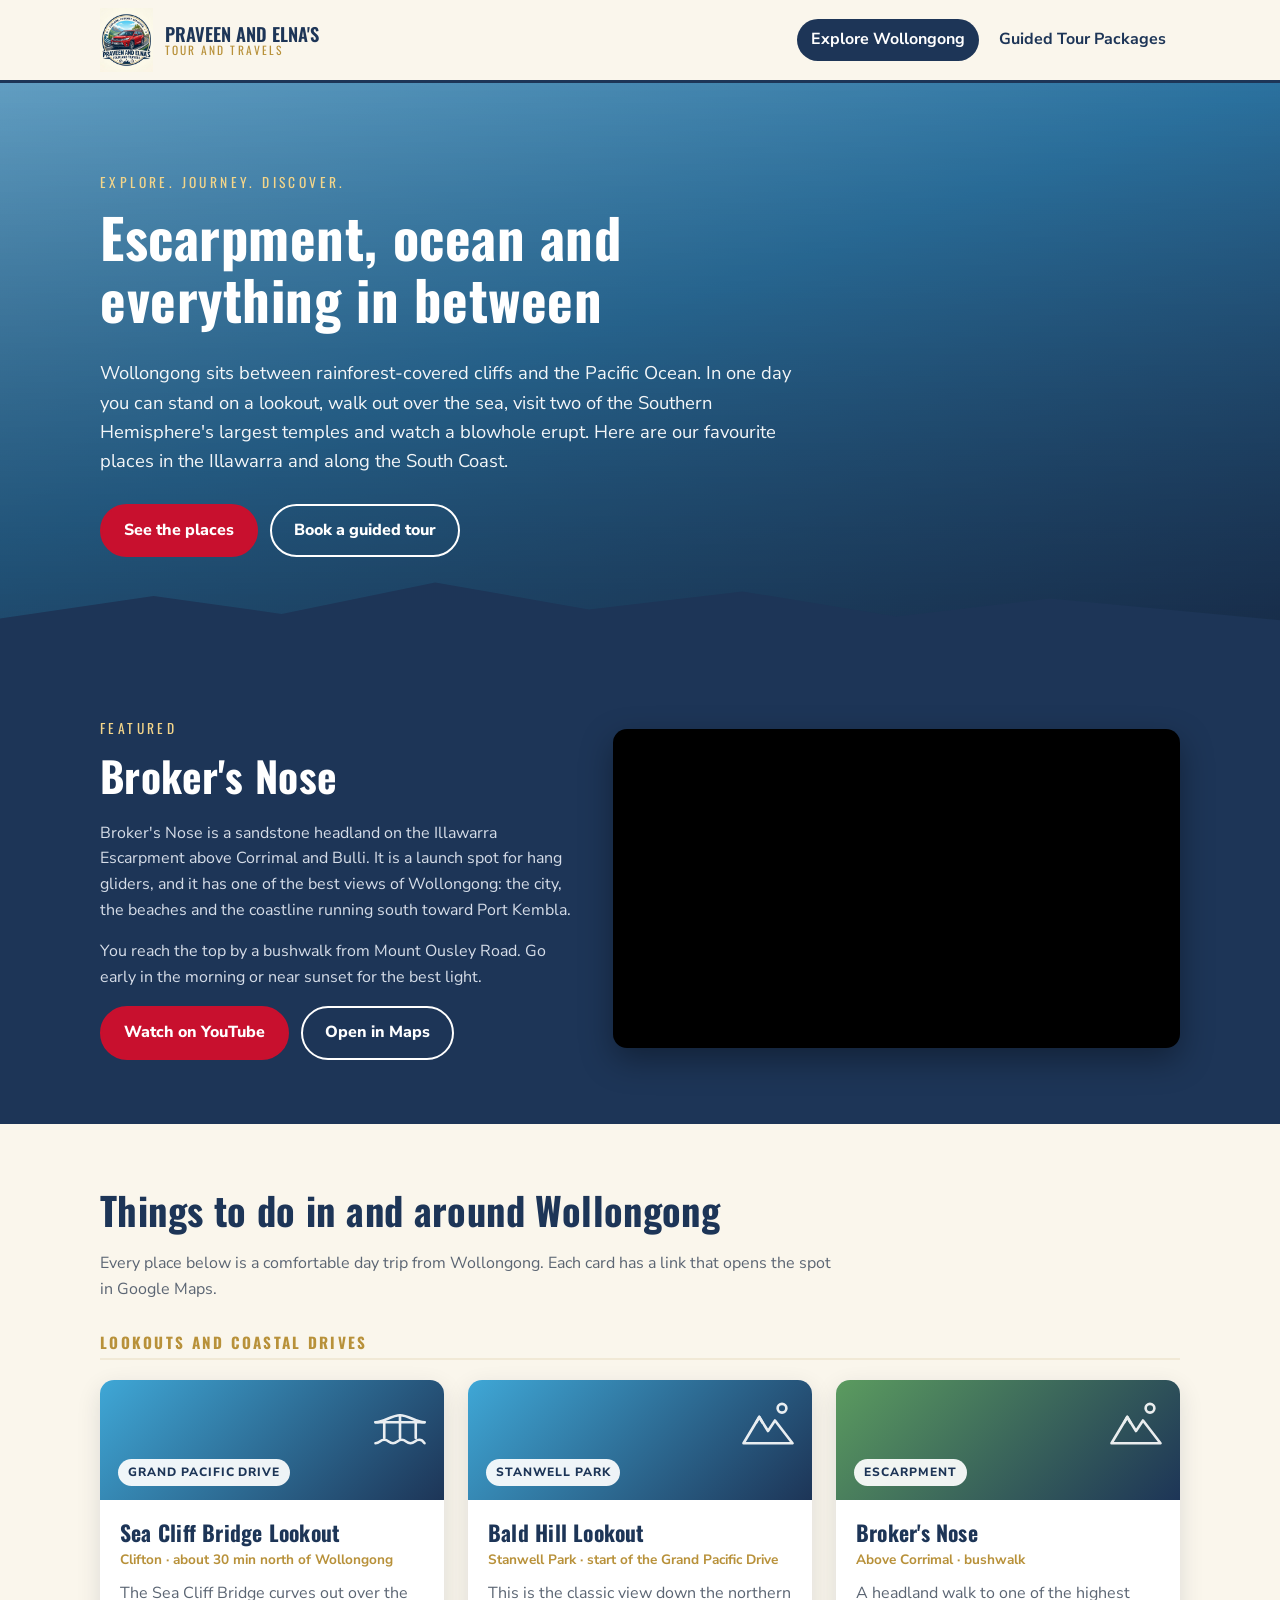
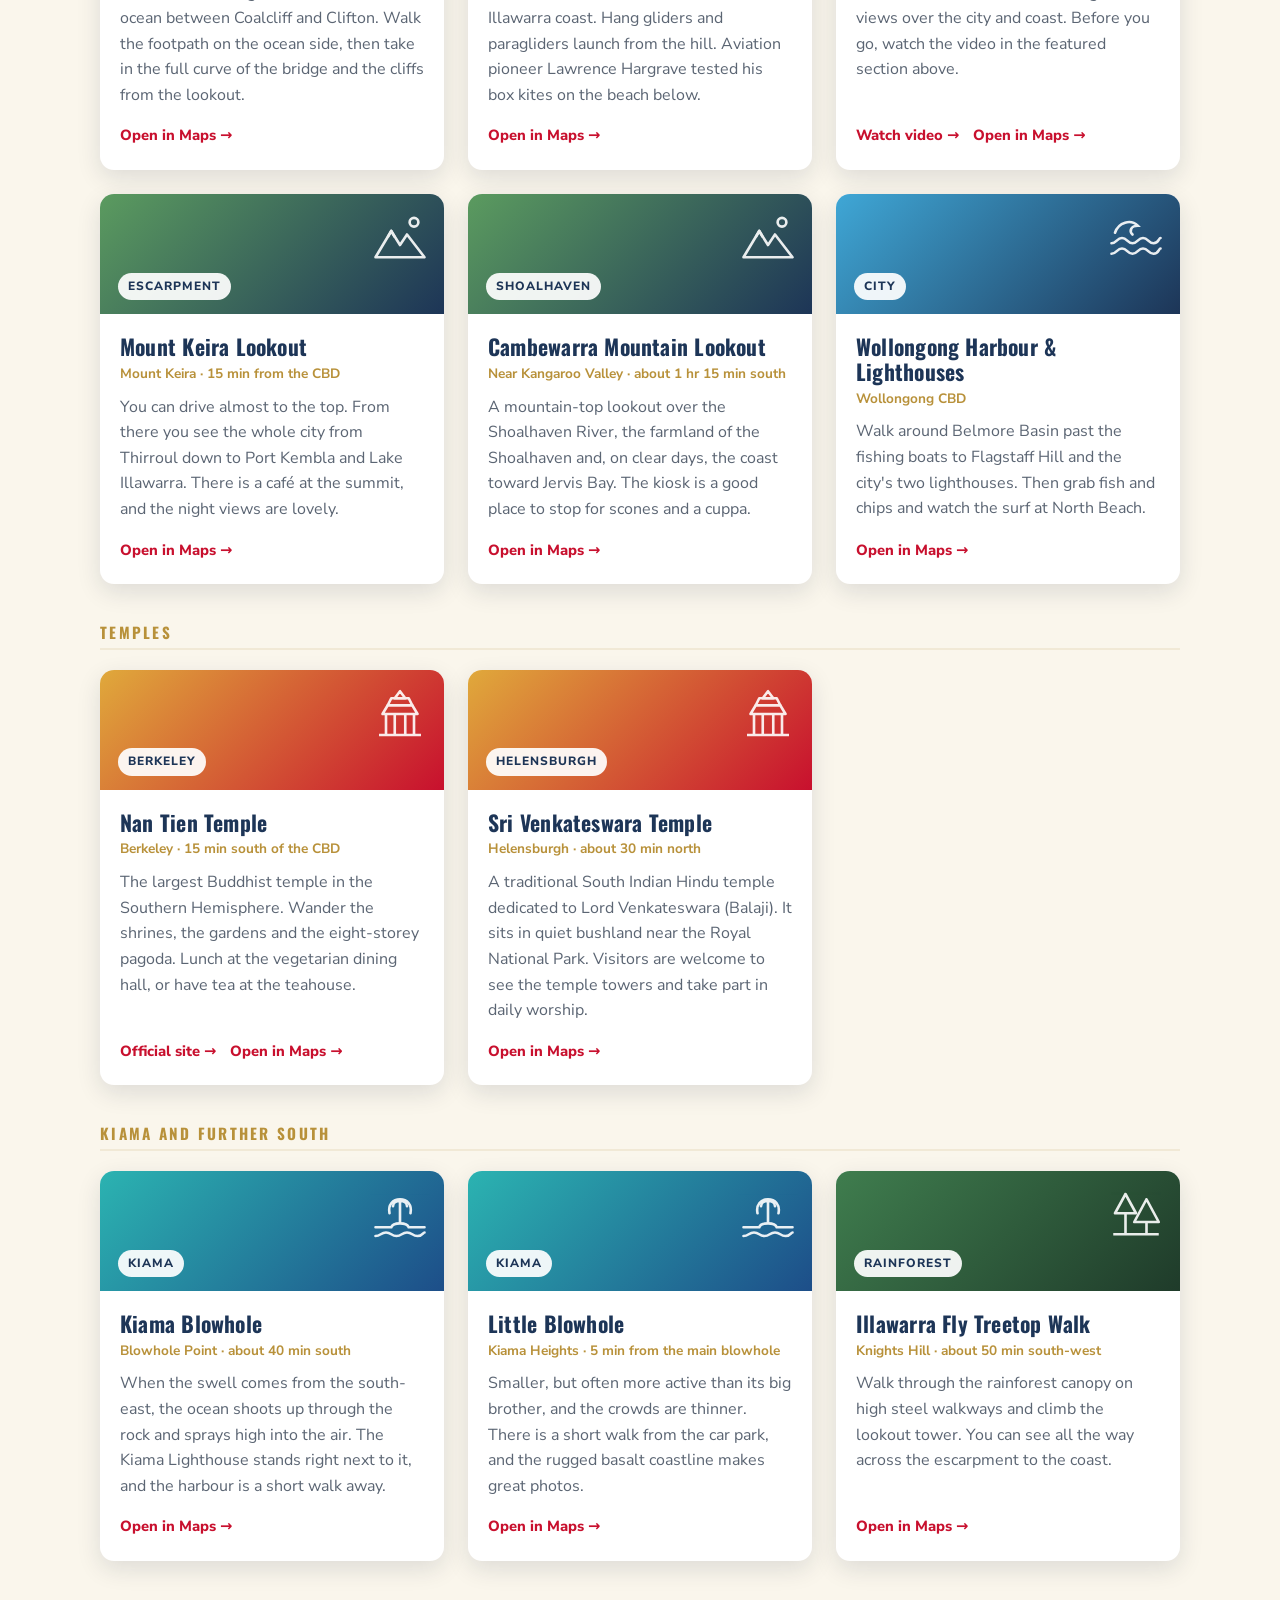
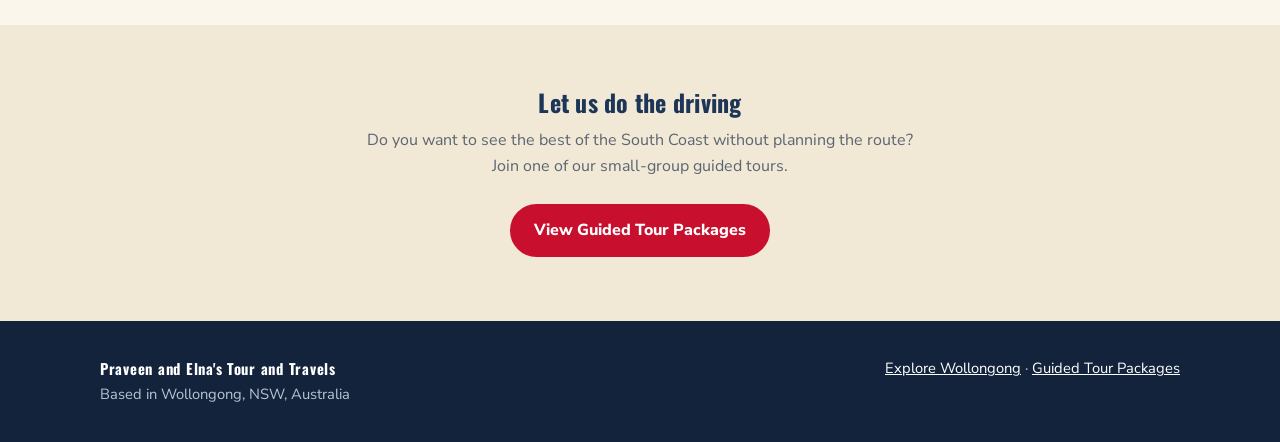
==== index.html @ 8de6abbd "Add Praveen and Elna's Tour and Travels website Homepage with things to do around Wollongong and the" ====
<!doctype html>
<html lang="en">
<head>
  <meta charset="utf-8">
  <meta name="viewport" content="width=device-width, initial-scale=1">
  <title>Praveen and Elna's Tour and Travels | Things to do in Wollongong</title>
  <meta name="description" content="Explore Wollongong and the NSW South Coast with Praveen and Elna's Tour and Travels: lookouts, temples, blowholes and coastal drives.">
  <link rel="icon" href="assets/logo-badge.png">
  <link rel="preconnect" href="https://fonts.googleapis.com">
  <link rel="preconnect" href="https://fonts.gstatic.com" crossorigin>
  <link href="https://fonts.googleapis.com/css2?family=Nunito+Sans:wght@400;700;800&family=Oswald:wght@400;600&display=swap" rel="stylesheet">
  <link rel="stylesheet" href="styles.css">
</head>
<body>

  <!-- Icon sprite -->
  <svg width="0" height="0" style="position:absolute" aria-hidden="true">
    <symbol id="i-wave" viewBox="0 0 64 64" fill="none" stroke="#fff" stroke-width="3" stroke-linecap="round">
      <path d="M4 38c6 0 6-6 12-6s6 6 12 6 6-6 12-6 6 6 12 6 6-6 8-6"/>
      <path d="M4 50c6 0 6-6 12-6s6 6 12 6 6-6 12-6 6 6 12 6 6-6 8-6"/>
      <path d="M8 26c4-12 18-16 26-8-8 0-10 6-6 10"/>
    </symbol>
    <symbol id="i-temple" viewBox="0 0 64 64" fill="none" stroke="#fff" stroke-width="3" stroke-linejoin="round">
      <path d="M32 6l-6 8h12z"/>
      <path d="M18 22h28l-4-8H22z"/>
      <path d="M12 32h40l-6-10H18z"/>
      <path d="M16 32v24M48 32v24M26 32v24M38 32v24M8 56h48"/>
    </symbol>
    <symbol id="i-mountain" viewBox="0 0 64 64" fill="none" stroke="#fff" stroke-width="3" stroke-linejoin="round">
      <path d="M4 54l18-30 10 16 8-12 20 26z"/>
      <path d="M18 31l4-7 4 7"/>
      <circle cx="48" cy="14" r="5"/>
    </symbol>
    <symbol id="i-bridge" viewBox="0 0 64 64" fill="none" stroke="#fff" stroke-width="3" stroke-linecap="round">
      <path d="M4 30c10 0 18-8 28-8s18 8 28 8"/>
      <path d="M4 30h56M14 30v18M32 22v26M50 30v18"/>
      <path d="M4 54c5 0 5-4 10-4s5 4 10 4 5-4 10-4 5 4 10 4 5-4 10-4 5 4 6 4"/>
    </symbol>
    <symbol id="i-blow" viewBox="0 0 64 64" fill="none" stroke="#fff" stroke-width="3" stroke-linecap="round">
      <path d="M32 40V14M24 22c0-8 16-8 16 0M20 30c-2-10 4-16 12-16s14 6 12 16"/>
      <path d="M4 46h18c2-6 18-6 20 0h18"/>
      <path d="M4 56c6 0 6-4 12-4s6 4 12 4 6-4 12-4 6 4 12 4 6-4 8-4"/>
    </symbol>
    <symbol id="i-tree" viewBox="0 0 64 64" fill="none" stroke="#fff" stroke-width="3" stroke-linejoin="round">
      <path d="M20 8l-12 22h24z"/><path d="M20 30v24"/>
      <path d="M44 14l-14 26h28z"/><path d="M44 40v14"/>
      <path d="M6 54h52"/>
    </symbol>
  </svg>

  <header class="site-header">
    <div class="container">
      <a class="brand" href="index.html">
        <img src="assets/logo-badge.png" alt="Praveen and Elna's Tour and Travels logo">
        <span class="brand-name">Praveen and Elna's<small>Tour and Travels</small></span>
      </a>
      <nav class="nav" aria-label="Main">
        <a href="index.html" aria-current="page">Explore Wollongong</a>
        <a href="tours.html">Guided Tour Packages</a>
      </nav>
    </div>
  </header>

  <main>
    <section class="hero">
      <div class="container">
        <span class="eyebrow">Explore. Journey. Discover.</span>
        <h1>Escarpment, ocean and everything in between</h1>
        <p>Wollongong sits between rainforest-covered cliffs and the Pacific Ocean. In one day you can stand on a lookout, walk out over the sea, visit two of the Southern Hemisphere's largest temples and watch a blowhole erupt. Here are our favourite places in the Illawarra and along the South Coast.</p>
        <div class="btn-row">
          <a class="btn" href="#places">See the places</a>
          <a class="btn btn-outline" href="tours.html">Book a guided tour</a>
        </div>
      </div>
    </section>

    <section class="feature" id="brokers-nose">
      <div class="container feature-grid">
        <div>
          <span class="eyebrow">Featured</span>
          <h2>Broker's Nose</h2>
          <p>Broker's Nose is a sandstone headland on the Illawarra Escarpment above Corrimal and Bulli. It is a launch spot for hang gliders, and it has one of the best views of Wollongong: the city, the beaches and the coastline running south toward Port Kembla.</p>
          <p>You reach the top by a bushwalk from Mount Ousley Road. Go early in the morning or near sunset for the best light.</p>
          <div class="btn-row">
            <a class="btn" href="https://youtu.be/9htoXTUgsHY?si=XMVBREc-aG31M1ik" target="_blank" rel="noopener">Watch on YouTube</a>
            <a class="btn btn-outline" style="color:#fff;border-color:#fff" href="https://www.google.com/maps/search/?api=1&query=Brokers+Nose+Lookout+NSW" target="_blank" rel="noopener">Open in Maps</a>
          </div>
        </div>
        <div class="video-wrap">
          <iframe src="https://www.youtube-nocookie.com/embed/9htoXTUgsHY" title="Broker's Nose, Wollongong" loading="lazy" allow="accelerometer; encrypted-media; gyroscope; picture-in-picture" allowfullscreen></iframe>
        </div>
      </div>
    </section>

    <section id="places">
      <div class="container">
        <div class="section-head">
          <h2>Things to do in and around Wollongong</h2>
          <p>Every place below is a comfortable day trip from Wollongong. Each card has a link that opens the spot in Google Maps.</p>
        </div>

        <h3 class="region-label">Lookouts and coastal drives</h3>
        <div class="grid">
          <article class="card">
            <div class="card-banner banner-coast">
              <svg><use href="#i-bridge"/></svg>
              <span class="tag">Grand Pacific Drive</span>
            </div>
            <div class="card-body">
              <h3>Sea Cliff Bridge Lookout</h3>
              <div class="card-meta">Clifton · about 30 min north of Wollongong</div>
              <p>The Sea Cliff Bridge curves out over the ocean between Coalcliff and Clifton. Walk the footpath on the ocean side, then take in the full curve of the bridge and the cliffs from the lookout.</p>
              <div class="card-links">
                <a href="https://www.google.com/maps/search/?api=1&query=Sea+Cliff+Bridge+Lookout+Clifton+NSW" target="_blank" rel="noopener">Open in Maps →</a>
              </div>
            </div>
          </article>

          <article class="card">
            <div class="card-banner banner-coast">
              <svg><use href="#i-mountain"/></svg>
              <span class="tag">Stanwell Park</span>
            </div>
            <div class="card-body">
              <h3>Bald Hill Lookout</h3>
              <div class="card-meta">Stanwell Park · start of the Grand Pacific Drive</div>
              <p>This is the classic view down the northern Illawarra coast. Hang gliders and paragliders launch from the hill. Aviation pioneer Lawrence Hargrave tested his box kites on the beach below.</p>
              <div class="card-links">
                <a href="https://www.google.com/maps/search/?api=1&query=Bald+Hill+Lookout+Stanwell+Park" target="_blank" rel="noopener">Open in Maps →</a>
              </div>
            </div>
          </article>

          <article class="card">
            <div class="card-banner banner-mountain">
              <svg><use href="#i-mountain"/></svg>
              <span class="tag">Escarpment</span>
            </div>
            <div class="card-body">
              <h3>Broker's Nose</h3>
              <div class="card-meta">Above Corrimal · bushwalk</div>
              <p>A headland walk to one of the highest views over the city and coast. Before you go, watch the video in the featured section above.</p>
              <div class="card-links">
                <a href="https://youtu.be/9htoXTUgsHY?si=XMVBREc-aG31M1ik" target="_blank" rel="noopener">Watch video →</a>
                <a href="https://www.google.com/maps/search/?api=1&query=Brokers+Nose+Lookout+NSW" target="_blank" rel="noopener">Open in Maps →</a>
              </div>
            </div>
          </article>

          <article class="card">
            <div class="card-banner banner-mountain">
              <svg><use href="#i-mountain"/></svg>
              <span class="tag">Escarpment</span>
            </div>
            <div class="card-body">
              <h3>Mount Keira Lookout</h3>
              <div class="card-meta">Mount Keira · 15 min from the CBD</div>
              <p>You can drive almost to the top. From there you see the whole city from Thirroul down to Port Kembla and Lake Illawarra. There is a café at the summit, and the night views are lovely.</p>
              <div class="card-links">
                <a href="https://www.google.com/maps/search/?api=1&query=Mount+Keira+Summit+Park" target="_blank" rel="noopener">Open in Maps →</a>
              </div>
            </div>
          </article>

          <article class="card">
            <div class="card-banner banner-mountain">
              <svg><use href="#i-mountain"/></svg>
              <span class="tag">Shoalhaven</span>
            </div>
            <div class="card-body">
              <h3>Cambewarra Mountain Lookout</h3>
              <div class="card-meta">Near Kangaroo Valley · about 1 hr 15 min south</div>
              <p>A mountain-top lookout over the Shoalhaven River, the farmland of the Shoalhaven and, on clear days, the coast toward Jervis Bay. The kiosk is a good place to stop for scones and a cuppa.</p>
              <div class="card-links">
                <a href="https://www.google.com/maps/search/?api=1&query=Cambewarra+Mountain+Lookout" target="_blank" rel="noopener">Open in Maps →</a>
              </div>
            </div>
          </article>

          <article class="card">
            <div class="card-banner banner-coast">
              <svg><use href="#i-wave"/></svg>
              <span class="tag">City</span>
            </div>
            <div class="card-body">
              <h3>Wollongong Harbour &amp; Lighthouses</h3>
              <div class="card-meta">Wollongong CBD</div>
              <p>Walk around Belmore Basin past the fishing boats to Flagstaff Hill and the city's two lighthouses. Then grab fish and chips and watch the surf at North Beach.</p>
              <div class="card-links">
                <a href="https://www.google.com/maps/search/?api=1&query=Wollongong+Head+Lighthouse" target="_blank" rel="noopener">Open in Maps →</a>
              </div>
            </div>
          </article>
        </div>

        <h3 class="region-label">Temples</h3>
        <div class="grid">
          <article class="card">
            <div class="card-banner banner-temple">
              <svg><use href="#i-temple"/></svg>
              <span class="tag">Berkeley</span>
            </div>
            <div class="card-body">
              <h3>Nan Tien Temple</h3>
              <div class="card-meta">Berkeley · 15 min south of the CBD</div>
              <p>The largest Buddhist temple in the Southern Hemisphere. Wander the shrines, the gardens and the eight-storey pagoda. Lunch at the vegetarian dining hall, or have tea at the teahouse.</p>
              <div class="card-links">
                <a href="https://www.nantien.org.au/" target="_blank" rel="noopener">Official site →</a>
                <a href="https://www.google.com/maps/search/?api=1&query=Nan+Tien+Temple" target="_blank" rel="noopener">Open in Maps →</a>
              </div>
            </div>
          </article>

          <article class="card">
            <div class="card-banner banner-temple">
              <svg><use href="#i-temple"/></svg>
              <span class="tag">Helensburgh</span>
            </div>
            <div class="card-body">
              <h3>Sri Venkateswara Temple</h3>
              <div class="card-meta">Helensburgh · about 30 min north</div>
              <p>A traditional South Indian Hindu temple dedicated to Lord Venkateswara (Balaji). It sits in quiet bushland near the Royal National Park. Visitors are welcome to see the temple towers and take part in daily worship.</p>
              <div class="card-links">
                <a href="https://www.google.com/maps/search/?api=1&query=Sri+Venkateswara+Temple+Helensburgh" target="_blank" rel="noopener">Open in Maps →</a>
              </div>
            </div>
          </article>
        </div>

        <h3 class="region-label">Kiama and further south</h3>
        <div class="grid">
          <article class="card">
            <div class="card-banner banner-blow">
              <svg><use href="#i-blow"/></svg>
              <span class="tag">Kiama</span>
            </div>
            <div class="card-body">
              <h3>Kiama Blowhole</h3>
              <div class="card-meta">Blowhole Point · about 40 min south</div>
              <p>When the swell comes from the south-east, the ocean shoots up through the rock and sprays high into the air. The Kiama Lighthouse stands right next to it, and the harbour is a short walk away.</p>
              <div class="card-links">
                <a href="https://www.google.com/maps/search/?api=1&query=Kiama+Blowhole" target="_blank" rel="noopener">Open in Maps →</a>
              </div>
            </div>
          </article>

          <article class="card">
            <div class="card-banner banner-blow">
              <svg><use href="#i-blow"/></svg>
              <span class="tag">Kiama</span>
            </div>
            <div class="card-body">
              <h3>Little Blowhole</h3>
              <div class="card-meta">Kiama Heights · 5 min from the main blowhole</div>
              <p>Smaller, but often more active than its big brother, and the crowds are thinner. There is a short walk from the car park, and the rugged basalt coastline makes great photos.</p>
              <div class="card-links">
                <a href="https://www.google.com/maps/search/?api=1&query=Little+Blowhole+Kiama" target="_blank" rel="noopener">Open in Maps →</a>
              </div>
            </div>
          </article>

          <article class="card">
            <div class="card-banner banner-forest">
              <svg><use href="#i-tree"/></svg>
              <span class="tag">Rainforest</span>
            </div>
            <div class="card-body">
              <h3>Illawarra Fly Treetop Walk</h3>
              <div class="card-meta">Knights Hill · about 50 min south-west</div>
              <p>Walk through the rainforest canopy on high steel walkways and climb the lookout tower. You can see all the way across the escarpment to the coast.</p>
              <div class="card-links">
                <a href="https://www.google.com/maps/search/?api=1&query=Illawarra+Fly+Treetop+Adventures" target="_blank" rel="noopener">Open in Maps →</a>
              </div>
            </div>
          </article>
        </div>
      </div>
    </section>

    <section class="cta">
      <div class="container">
        <h2>Let us do the driving</h2>
        <p>Do you want to see the best of the South Coast without planning the route? Join one of our small-group guided tours.</p>
        <a class="btn" href="tours.html">View Guided Tour Packages</a>
      </div>
    </section>
  </main>

  <footer class="site-footer">
    <div class="container">
      <div>
        <strong>Praveen and Elna's Tour and Travels</strong><br>
        Based in Wollongong, NSW, Australia
      </div>
      <div>
        <a href="index.html">Explore Wollongong</a> · <a href="tours.html">Guided Tour Packages</a>
      </div>
    </div>
  </footer>

</body>
</html>
---- styles.css ----
:root {
  --navy: #1d3557;
  --navy-deep: #12233b;
  --red: #c8102e;
  --red-dark: #9e0c24;
  --gold: #b8913a;
  --cream: #faf6ec;
  --cream-deep: #f1e9d6;
  --ink: #1f2933;
  --muted: #5b6573;
  --white: #ffffff;
  --radius: 14px;
  --shadow: 0 8px 24px rgba(18, 35, 59, 0.12);
  --max: 1120px;
}

* { box-sizing: border-box; }

html { scroll-behavior: smooth; }

body {
  margin: 0;
  font-family: "Nunito Sans", system-ui, -apple-system, "Segoe UI", sans-serif;
  color: var(--ink);
  background: var(--cream);
  line-height: 1.6;
}

h1, h2, h3 {
  font-family: "Oswald", "Arial Narrow", sans-serif;
  color: var(--navy);
  line-height: 1.15;
  letter-spacing: 0.01em;
  margin: 0 0 0.5em;
}

a { color: var(--red); }
img { max-width: 100%; display: block; }

.container {
  width: 100%;
  max-width: var(--max);
  margin: 0 auto;
  padding: 0 20px;
}

/* ---------- Header ---------- */
.site-header {
  background: var(--cream);
  border-bottom: 3px solid var(--navy);
  position: sticky;
  top: 0;
  z-index: 10;
}

.site-header .container {
  display: flex;
  align-items: center;
  justify-content: space-between;
  gap: 16px;
  padding-top: 8px;
  padding-bottom: 8px;
}

.brand {
  display: flex;
  align-items: center;
  gap: 12px;
  text-decoration: none;
  color: var(--navy);
}

.brand img { height: 64px; width: auto; }

.brand-name {
  font-family: "Oswald", sans-serif;
  font-size: 1.15rem;
  font-weight: 600;
  line-height: 1.1;
  text-transform: uppercase;
}

.brand-name small {
  display: block;
  font-size: 0.72rem;
  font-weight: 400;
  letter-spacing: 0.18em;
  color: var(--gold);
}

.nav { display: flex; gap: 6px; flex-wrap: wrap; }

.nav a {
  text-decoration: none;
  color: var(--navy);
  font-weight: 700;
  padding: 8px 14px;
  border-radius: 999px;
}

.nav a:hover { background: var(--cream-deep); }

.nav a[aria-current="page"] {
  background: var(--navy);
  color: var(--white);
}

/* ---------- Hero ---------- */
.hero {
  background:
    linear-gradient(180deg, rgba(18, 35, 59, 0.15), rgba(18, 35, 59, 0.55)),
    linear-gradient(160deg, #6fb3d9 0%, #2f7fb0 45%, #1d3557 100%);
  color: var(--white);
  padding: 88px 0 96px;
  position: relative;
  overflow: hidden;
}

.hero::after {
  /* stylised escarpment + waves silhouette */
  content: "";
  position: absolute;
  left: 0; right: 0; bottom: -1px;
  height: 90px;
  background: var(--navy);
  clip-path: polygon(0 60%, 12% 35%, 22% 55%, 34% 20%, 46% 50%, 58% 30%, 70% 58%, 82% 38%, 100% 62%, 100% 100%, 0 100%);
}

.hero h1 {
  color: var(--white);
  font-size: clamp(2rem, 5vw, 3.4rem);
  max-width: 14em;
}

.hero p {
  font-size: 1.15rem;
  max-width: 38em;
  margin: 0 0 28px;
  opacity: 0.95;
}

.eyebrow {
  display: inline-block;
  font-family: "Oswald", sans-serif;
  letter-spacing: 0.25em;
  text-transform: uppercase;
  font-size: 0.85rem;
  color: #f3d58a;
  margin-bottom: 12px;
}

.btn {
  display: inline-block;
  background: var(--red);
  color: var(--white);
  text-decoration: none;
  font-weight: 800;
  padding: 12px 22px;
  border-radius: 999px;
  border: 2px solid var(--red);
  transition: background 0.15s ease;
}

.btn:hover { background: var(--red-dark); border-color: var(--red-dark); }

.btn-outline {
  background: transparent;
  color: var(--navy);
  border-color: var(--navy);
}

.btn-outline:hover { background: var(--navy); color: var(--white); border-color: var(--navy); }

.hero .btn-outline { color: var(--white); border-color: var(--white); }
.hero .btn-outline:hover { background: var(--white); color: var(--navy); }

.btn-row { display: flex; gap: 12px; flex-wrap: wrap; }

/* ---------- Sections ---------- */
section { padding: 64px 0; }

.section-head { max-width: 46em; margin-bottom: 32px; }
.section-head h2 { font-size: clamp(1.7rem, 3.5vw, 2.4rem); }
.section-head p { color: var(--muted); margin: 0; }

.region-label {
  font-family: "Oswald", sans-serif;
  text-transform: uppercase;
  letter-spacing: 0.15em;
  color: var(--gold);
  font-size: 0.95rem;
  border-bottom: 2px solid var(--cream-deep);
  padding-bottom: 6px;
  margin: 40px 0 20px;
}

.region-label:first-of-type { margin-top: 0; }

/* ---------- Attraction cards ---------- */
.grid {
  display: grid;
  grid-template-columns: repeat(auto-fill, minmax(300px, 1fr));
  gap: 24px;
}

.card {
  background: var(--white);
  border-radius: var(--radius);
  box-shadow: var(--shadow);
  overflow: hidden;
  display: flex;
  flex-direction: column;
}

.card-banner {
  height: 120px;
  display: flex;
  align-items: flex-end;
  padding: 14px 18px;
  color: var(--white);
  position: relative;
}

.card-banner .tag {
  background: rgba(255, 255, 255, 0.92);
  color: var(--navy);
  font-size: 0.75rem;
  font-weight: 800;
  text-transform: uppercase;
  letter-spacing: 0.08em;
  padding: 4px 10px;
  border-radius: 999px;
}

.card-banner svg {
  position: absolute;
  right: 16px;
  top: 16px;
  width: 56px;
  height: 56px;
  opacity: 0.9;
}

.banner-coast   { background: linear-gradient(135deg, #3fa7d6, #1d3557); }
.banner-temple  { background: linear-gradient(135deg, #e0a93b, #c8102e); }
.banner-mountain{ background: linear-gradient(135deg, #5b9b5f, #1d3557); }
.banner-blow    { background: linear-gradient(135deg, #2bb3b1, #1d4e89); }
.banner-forest  { background: linear-gradient(135deg, #3f7d4e, #1f3b2a); }

.card-body { padding: 20px 20px 22px; display: flex; flex-direction: column; flex: 1; }
.card-body h3 { font-size: 1.35rem; margin-bottom: 4px; }

.card-meta {
  font-size: 0.85rem;
  color: var(--gold);
  font-weight: 700;
  margin-bottom: 10px;
}

.card-body p { margin: 0 0 16px; color: var(--muted); }

.card-links { margin-top: auto; display: flex; gap: 14px; flex-wrap: wrap; }

.card-links a {
  font-weight: 800;
  text-decoration: none;
  font-size: 0.92rem;
}

.card-links a:hover { text-decoration: underline; }

/* ---------- Featured video ---------- */
.feature {
  background: var(--navy);
  color: var(--white);
}

.feature h2 { color: var(--white); font-size: clamp(1.9rem, 4vw, 2.6rem); }
.feature p { color: #d6dde8; }

.feature-grid {
  display: grid;
  grid-template-columns: 1fr 1.2fr;
  gap: 40px;
  align-items: center;
}

.video-wrap {
  position: relative;
  aspect-ratio: 16 / 9;
  border-radius: var(--radius);
  overflow: hidden;
  box-shadow: 0 12px 32px rgba(0, 0, 0, 0.35);
  background: #000;
}

.video-wrap iframe { position: absolute; inset: 0; width: 100%; height: 100%; border: 0; }

/* ---------- CTA band ---------- */
.cta {
  background: var(--cream-deep);
  text-align: center;
}

.cta p { color: var(--muted); max-width: 36em; margin: 0 auto 24px; }

/* ---------- Tour package ---------- */
.page-hero {
  background: linear-gradient(160deg, #1d3557, #12233b);
  color: var(--white);
  padding: 56px 0;
}

.page-hero h1 { color: var(--white); font-size: clamp(2rem, 4.5vw, 3rem); }
.page-hero p { margin: 0; max-width: 40em; color: #d6dde8; font-size: 1.1rem; }

.tour {
  background: var(--white);
  border-radius: var(--radius);
  box-shadow: var(--shadow);
  overflow: hidden;
  display: grid;
  grid-template-columns: 340px 1fr;
}

.tour-aside {
  background: linear-gradient(170deg, #c8102e, #7d0a1d);
  color: var(--white);
  padding: 32px 28px;
}

.tour-aside h2 { color: var(--white); font-size: 2rem; }

.tour-facts { list-style: none; padding: 0; margin: 24px 0; }

.tour-facts li {
  display: flex;
  justify-content: space-between;
  gap: 12px;
  border-bottom: 1px solid rgba(255, 255, 255, 0.25);
  padding: 10px 0;
}

.tour-facts span:first-child { opacity: 0.8; }
.tour-facts span:last-child { font-weight: 800; text-align: right; }

.tour-aside .btn { background: var(--white); color: var(--red); border-color: var(--white); }
.tour-aside .btn:hover { background: var(--cream); }

.tour-main { padding: 32px; }
.tour-main h3 { font-size: 1.3rem; margin-top: 8px; }

/* ---------- Footer ---------- */
.site-footer {
  background: var(--navy-deep);
  color: #b9c4d3;
  padding: 36px 0;
  font-size: 0.92rem;
}

.site-footer .container {
  display: flex;
  justify-content: space-between;
  gap: 20px;
  flex-wrap: wrap;
}

.site-footer a { color: var(--white); }
.site-footer strong { color: var(--white); font-family: "Oswald", sans-serif; letter-spacing: 0.05em; }

/* ---------- Responsive ---------- */
@media (max-width: 860px) {
  .feature-grid, .tour { grid-template-columns: 1fr; }
}

@media (max-width: 600px) {
  .site-header { position: static; }
  .site-header .container { flex-direction: column; align-items: flex-start; gap: 8px; }
  .nav { flex-wrap: nowrap; }
  .nav a { padding: 6px 12px; font-size: 0.92rem; }
  .brand img { height: 52px; }
  .hero { padding: 56px 0 80px; }
  section { padding: 48px 0; }
  .tour-main, .tour-aside { padding: 24px 20px; }
  .grid { grid-template-columns: 1fr; }
}

/* ---------- Tour cover + timeline ---------- */
.tour-cover {
  grid-column: 1 / -1;
  position: relative;
  height: 340px;
  overflow: hidden;
}

.tour-cover img { width: 100%; height: 100%; object-fit: cover; object-position: center 70%; }

.tour-cover figcaption {
  position: absolute;
  left: 0; right: 0; bottom: 0;
  padding: 40px 32px 18px;
  color: var(--white);
  font-weight: 700;
  background: linear-gradient(transparent, rgba(18, 35, 59, 0.75));
}

.timeline { list-style: none; padding: 0; margin: 8px 0 28px; }

.stop {
  display: grid;
  grid-template-columns: 96px 1fr;
  gap: 20px;
  position: relative;
  padding-bottom: 28px;
}

.stop::before {
  /* dashed route line */
  content: "";
  position: absolute;
  left: 104px;
  top: 14px;
  bottom: 0;
  border-left: 2px dashed var(--cream-deep);
}

.stop:last-child::before { display: none; }

.stop-time {
  font-family: "Oswald", sans-serif;
  color: var(--navy);
  font-weight: 600;
  text-align: right;
  line-height: 1.25;
}

.stop-time small { display: block; color: var(--muted); font-weight: 400; font-size: 0.85rem; }

.stop-body { position: relative; padding-left: 22px; }

.stop-body::before {
  content: "";
  position: absolute;
  left: -15px;
  top: 6px;
  width: 14px;
  height: 14px;
  border-radius: 50%;
  background: var(--white);
  border: 3px solid var(--navy);
}

.stop.highlight .stop-body::before { background: var(--red); border-color: var(--red); }
.stop.endpoint .stop-body::before { background: var(--gold); border-color: var(--gold); }

.stop-body h4 {
  font-family: "Oswald", sans-serif;
  font-size: 1.2rem;
  color: var(--navy);
  margin: 0 0 2px;
}

.stop-kicker {
  display: inline-block;
  font-size: 0.75rem;
  font-weight: 800;
  text-transform: uppercase;
  letter-spacing: 0.08em;
  color: var(--red);
  margin-bottom: 4px;
}

.stop-place { font-size: 0.88rem; color: var(--gold); font-weight: 700; margin-bottom: 6px; }
.stop-body p { margin: 0 0 10px; color: var(--muted); }
.stop-links { display: flex; gap: 14px; flex-wrap: wrap; font-size: 0.9rem; font-weight: 800; }
.stop-links a { text-decoration: none; }
.stop-links a:hover { text-decoration: underline; }

.gallery {
  display: grid;
  grid-template-columns: repeat(3, 1fr);
  gap: 8px;
  margin: 12px 0 10px;
}

.gallery a, .gallery video {
  display: block;
  border-radius: 10px;
  overflow: hidden;
  aspect-ratio: 3 / 4;
  background: var(--cream-deep);
}

.gallery img, .gallery video { width: 100%; height: 100%; object-fit: cover; transition: transform 0.25s ease; }
.gallery a:hover img { transform: scale(1.04); }

.gallery.four { grid-template-columns: repeat(4, 1fr); }

@media (max-width: 860px) {
  .tour-cover { height: 260px; }
}

@media (max-width: 600px) {
  .stop { grid-template-columns: 64px 1fr; gap: 14px; }
  .stop::before { left: 71px; }
  .stop-time { font-size: 0.92rem; }
  .gallery, .gallery.four { grid-template-columns: repeat(2, 1fr); }
  .tour-cover { height: 220px; }
  .tour-cover figcaption { padding: 30px 20px 14px; }
}

/* ---------- Price, promo, inclusions ---------- */
.tour-facts s.was { opacity: 0.7; font-weight: 400; margin-right: 6px; }

.promo {
  background: rgba(255, 255, 255, 0.15);
  border: 1px solid rgba(255, 255, 255, 0.4);
  border-radius: 10px;
  padding: 10px 14px;
  font-weight: 700;
  margin: 0 0 20px;
}

.pass-note {
  background: #fff8e1;
  border-left: 4px solid var(--gold);
  border-radius: 6px;
  padding: 8px 12px;
  font-size: 0.9rem;
  color: #6b5114 !important;
}

.incl { display: grid; grid-template-columns: 1fr 1fr; gap: 24px; }
.incl-list { list-style: none; padding: 0; margin: 0; }
.incl-list li { position: relative; padding-left: 30px; margin-bottom: 8px; color: var(--muted); }
.incl-list li::before {
  position: absolute; left: 0; top: 1px;
  width: 20px; height: 20px; border-radius: 50%;
  display: grid; place-items: center;
  font-size: 0.75rem; font-weight: 800; color: var(--white);
}
.incl-list.yes li::before { content: "✓"; background: #2e7d4f; }
.incl-list.no li::before { content: "✕"; background: var(--red); }

@media (max-width: 600px) { .incl { grid-template-columns: 1fr; } }
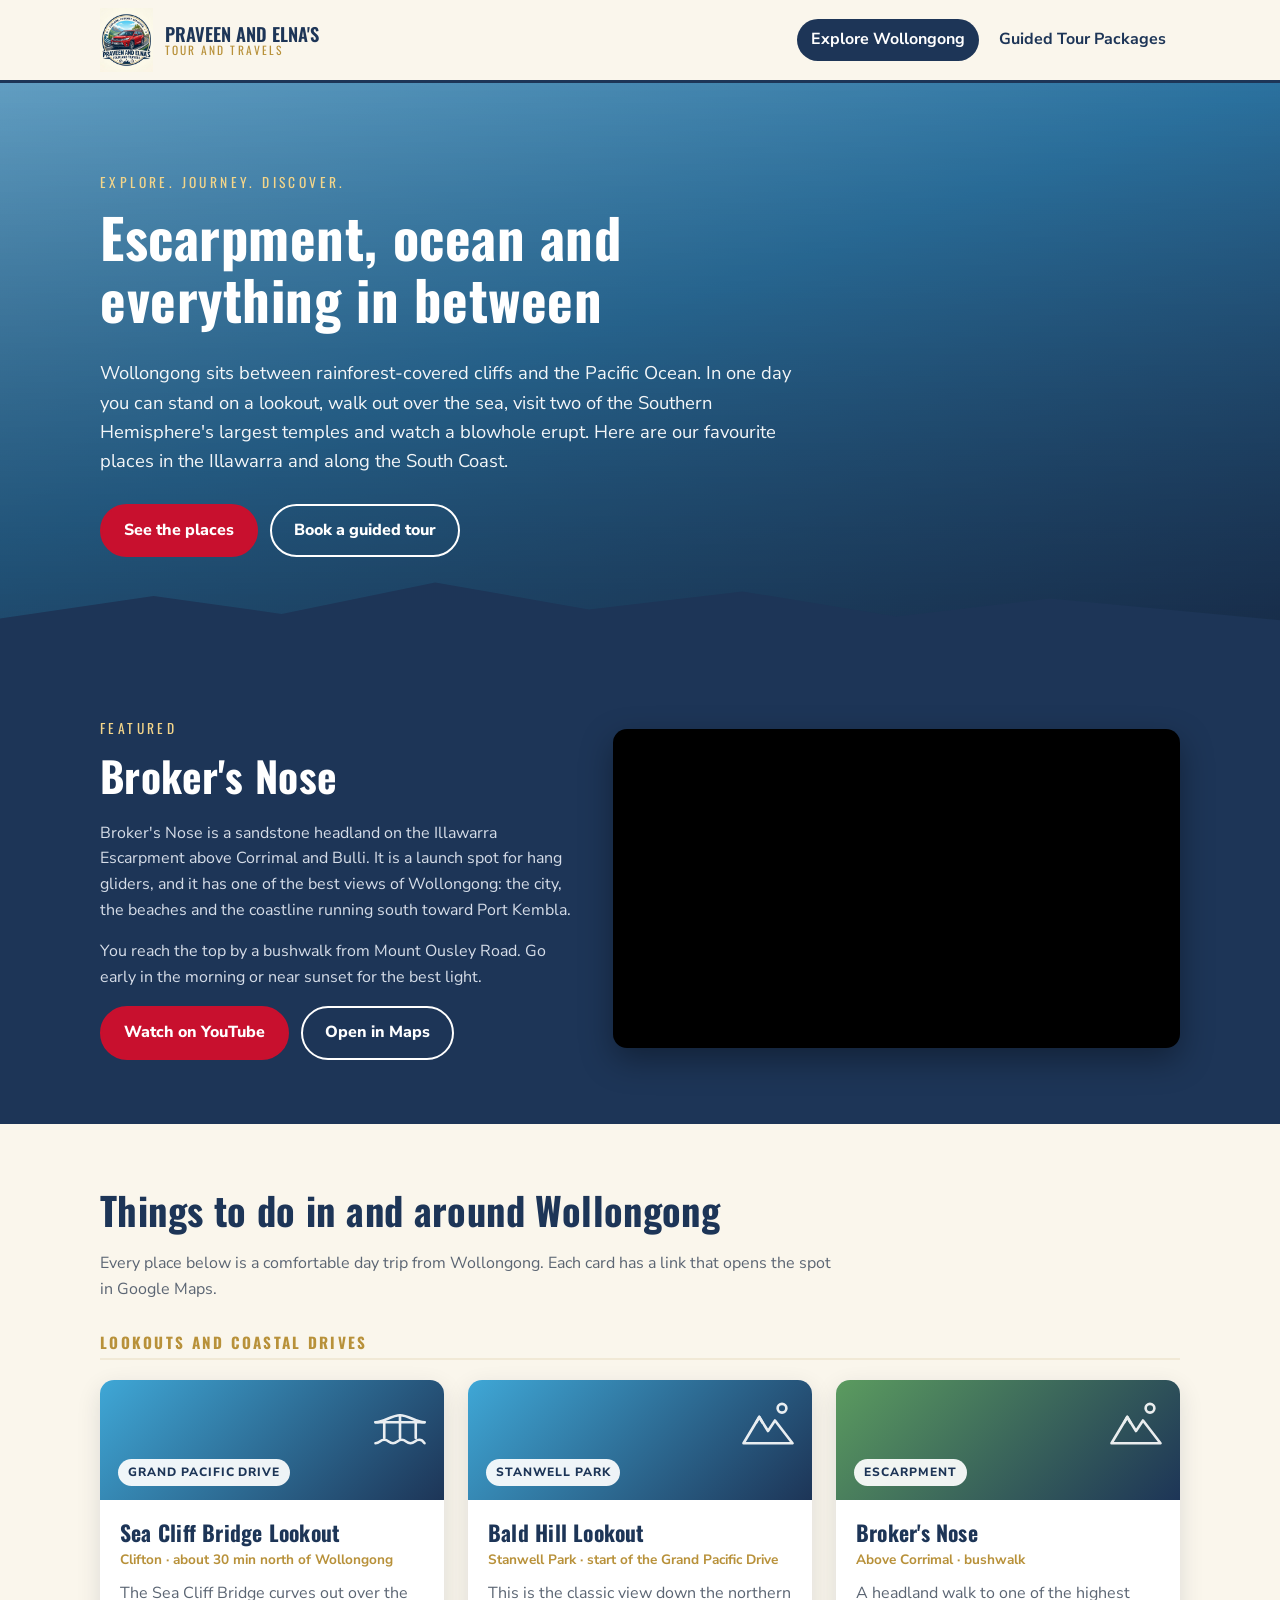
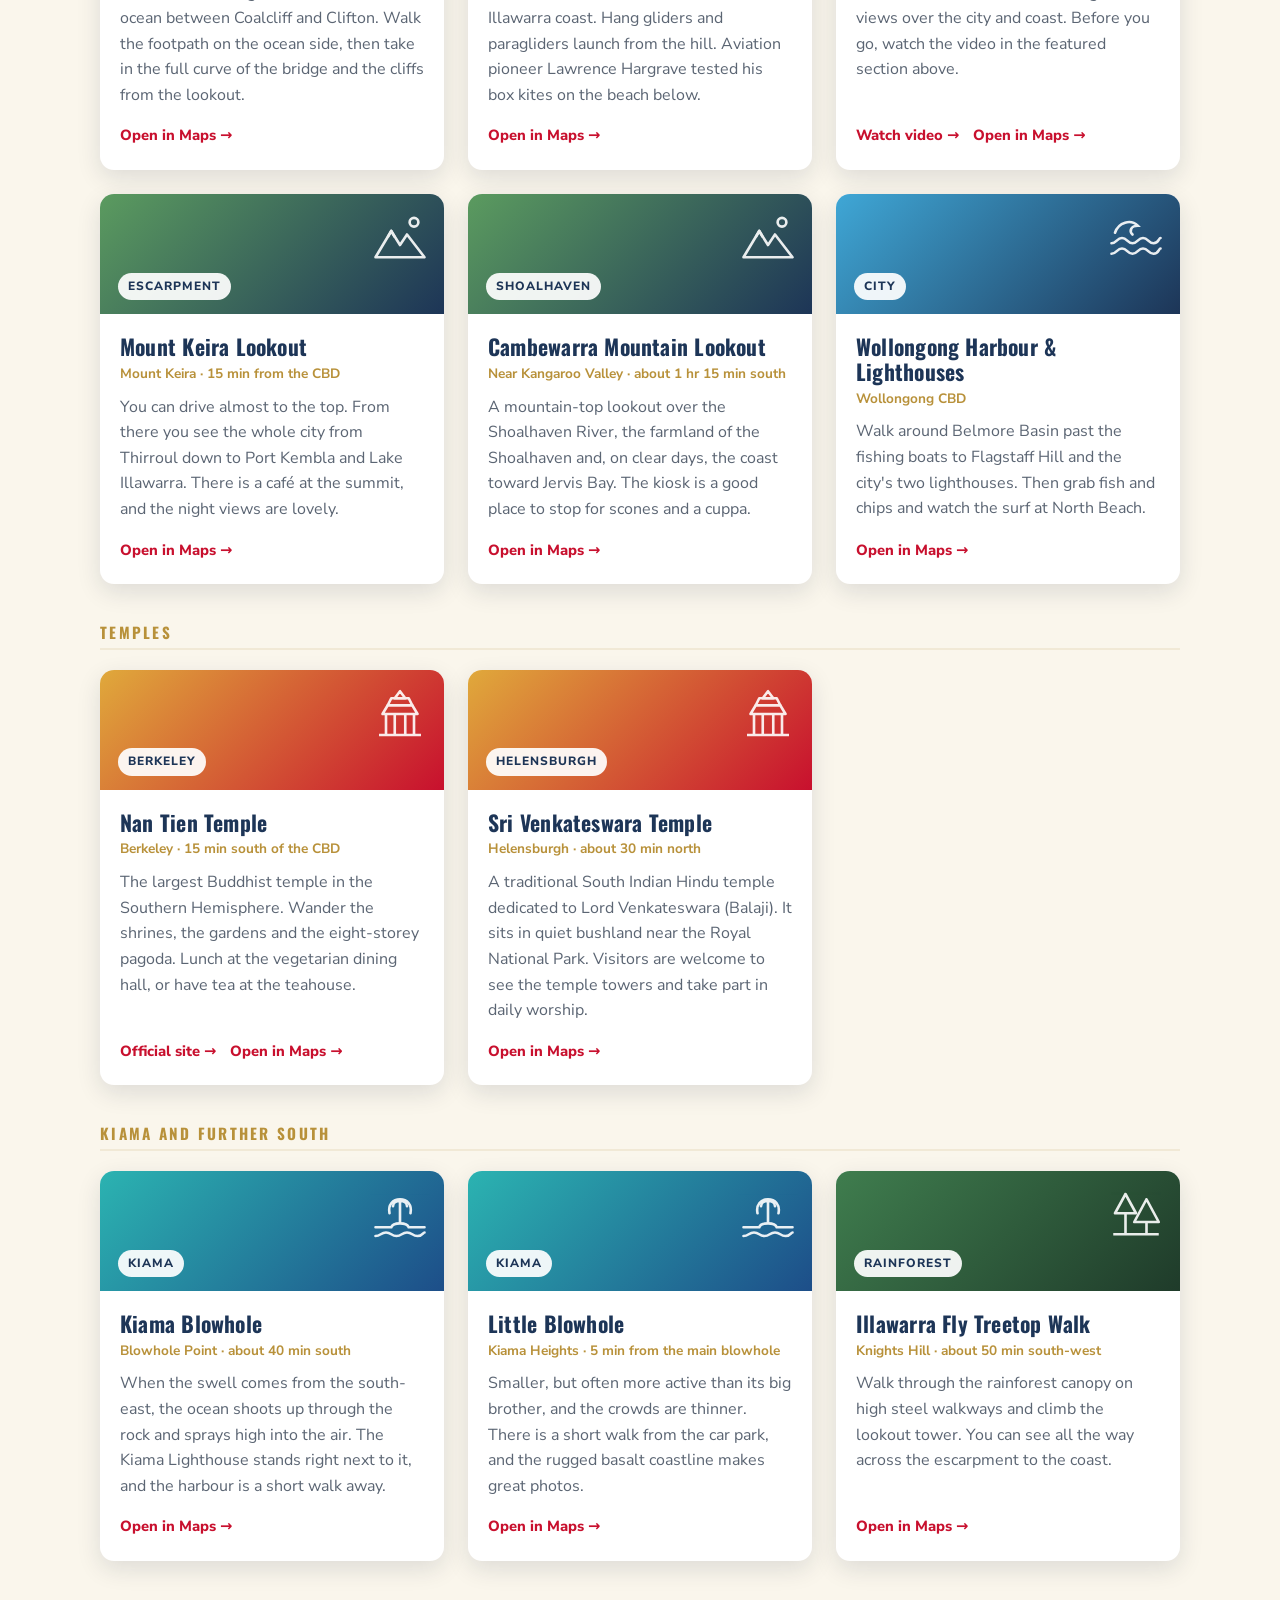
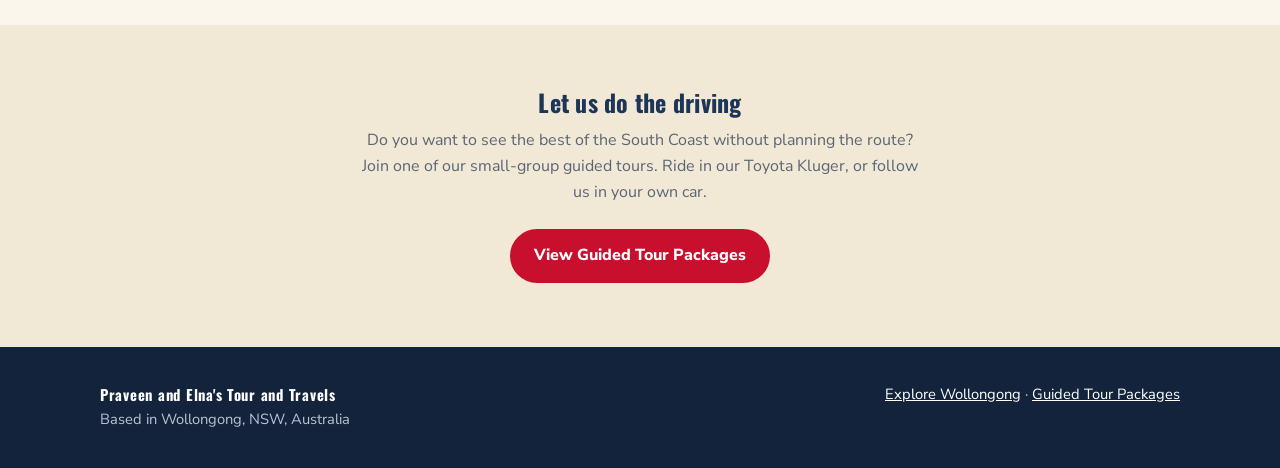
==== commit 90a9863e: "Add ride-with-us or self-drive travel options Guests can ride in the Toyota Kluger Hybrid Grande or " ====
--- a/index.html
+++ b/index.html
@@ -280,7 +280,7 @@
     <section class="cta">
       <div class="container">
         <h2>Let us do the driving</h2>
-        <p>Do you want to see the best of the South Coast without planning the route? Join one of our small-group guided tours.</p>
+        <p>Do you want to see the best of the South Coast without planning the route? Join one of our small-group guided tours. Ride in our Toyota Kluger, or follow us in your own car.</p>
         <a class="btn" href="tours.html">View Guided Tour Packages</a>
       </div>
     </section>
--- a/styles.css
+++ b/styles.css
@@ -543,3 +543,27 @@
 .incl-list.no li::before { content: "✕"; background: var(--red); }
 
 @media (max-width: 600px) { .incl { grid-template-columns: 1fr; } }
+
+/* ---------- Travel options ---------- */
+.travel-options {
+  display: grid;
+  grid-template-columns: 1fr 1fr;
+  gap: 14px;
+  margin: 8px 0 32px;
+}
+
+.travel-option {
+  display: flex;
+  gap: 14px;
+  align-items: flex-start;
+  background: var(--cream);
+  border: 1px solid var(--cream-deep);
+  border-radius: 12px;
+  padding: 16px;
+}
+
+.travel-option svg { flex: 0 0 44px; width: 44px; height: 44px; color: var(--red); }
+.travel-option strong { color: var(--navy); font-family: "Oswald", sans-serif; font-size: 1.1rem; font-weight: 600; }
+.travel-option p { margin: 2px 0 0; color: var(--muted); font-size: 0.95rem; }
+
+@media (max-width: 600px) { .travel-options { grid-template-columns: 1fr; } }
